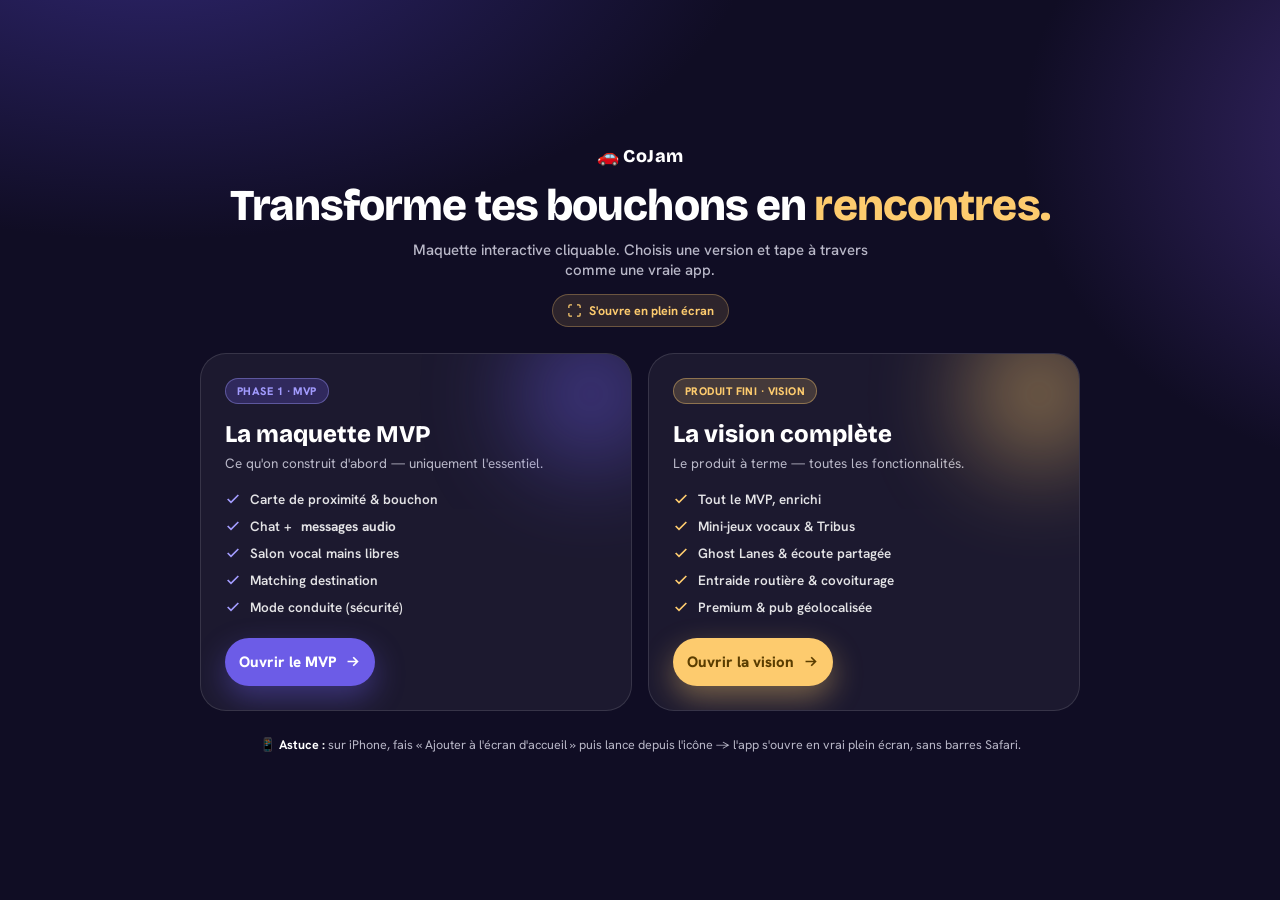
==== index.html @ a944b0ee "CoJam — prototype cliquable (MVP + produit complet) Co-Authored-By: Claude Opus 4.8 (1M context) <no" ====
<!DOCTYPE html>
<html lang="fr">
<head>
<meta charset="UTF-8">
<meta name="viewport" content="width=device-width, initial-scale=1, viewport-fit=cover">
<meta name="theme-color" content="#100d24">
<meta name="robots" content="noindex, nofollow">
<meta name="mobile-web-app-capable" content="yes">
<meta name="apple-mobile-web-app-capable" content="yes">
<meta name="apple-mobile-web-app-status-bar-style" content="black-translucent">
<meta name="apple-mobile-web-app-title" content="CoJam">
<title>CoJam — Maquettes interactives</title>
<style>
@import url('https://fonts.googleapis.com/css2?family=Bricolage+Grotesque:opsz,wght@12..96,400..800&family=Hanken+Grotesk:wght@400;500;600;700;800&display=swap');
:root{
  --violet:#6C5CE7; --violet-300:#a29bfe; --amber:#FDCB6E; --green:#00B894;
  --ink:#14122b; --muted:#b9b8c8;
  --ff-display:'Bricolage Grotesque',system-ui,sans-serif;
  --ff-body:'Hanken Grotesk',system-ui,sans-serif;
}
*{box-sizing:border-box;margin:0;padding:0}
body{
  font-family:var(--ff-body); color:#fff; min-height:100vh; min-height:100dvh;
  background:
    radial-gradient(1100px 600px at 12% -10%, #2f2670 0%, transparent 55%),
    radial-gradient(900px 700px at 115% 15%, #3c2a72 0%, transparent 50%),
    #100d24;
  display:flex; flex-direction:column; align-items:center; justify-content:center;
  padding:40px 22px; -webkit-font-smoothing:antialiased;
}
.wrap{width:100%; max-width:880px}
.head{text-align:center; margin-bottom:26px}
.logo{font-family:var(--ff-display); font-weight:800; font-size:18px; letter-spacing:.02em; display:inline-flex; align-items:center; gap:8px}
.head h1{font-family:var(--ff-display); font-weight:800; font-size:clamp(28px,7vw,44px); line-height:1.05; margin:16px 0 10px; letter-spacing:-.02em}
.head h1 em{font-style:normal; color:var(--amber)}
.head p{color:var(--muted); font-size:15px; font-weight:500; max-width:460px; margin:0 auto}
.fs-hint{display:inline-flex;align-items:center;gap:7px;margin-top:14px;font-size:12.5px;font-weight:700;color:var(--amber);background:rgba(253,203,110,.12);border:1px solid rgba(253,203,110,.3);padding:7px 14px;border-radius:999px}
.fs-hint svg{width:15px;height:15px;stroke:var(--amber);fill:none;stroke-width:2}
.cards{display:grid; grid-template-columns:1fr 1fr; gap:16px}
@media(max-width:620px){ .cards{grid-template-columns:1fr} body{justify-content:flex-start; padding-top:48px} }
.card{
  text-align:left; font-family:inherit; cursor:pointer;
  display:flex; flex-direction:column;
  background:rgba(255,255,255,.05); border:1px solid rgba(255,255,255,.12);
  border-radius:26px; padding:24px; color:#fff;
  transition:transform .2s ease, border-color .2s, background .2s; position:relative; overflow:hidden;
}
.card:hover{transform:translateY(-4px); border-color:rgba(255,255,255,.3); background:rgba(255,255,255,.08)}
.card .badge{align-self:flex-start; font-size:11px; font-weight:800; letter-spacing:.04em; padding:5px 11px; border-radius:999px; margin-bottom:16px}
.card.mvp .badge{background:rgba(108,92,231,.25); color:var(--violet-300); border:1px solid rgba(162,155,254,.4)}
.card.full .badge{background:rgba(253,203,110,.18); color:var(--amber); border:1px solid rgba(253,203,110,.4)}
.card h2{font-family:var(--ff-display); font-weight:800; font-size:24px; margin-bottom:6px}
.card .sub{color:var(--muted); font-size:13.5px; margin-bottom:18px}
.card ul{list-style:none; display:flex; flex-direction:column; gap:9px; margin-bottom:22px; flex:1}
.card li{font-size:13.5px; font-weight:600; display:flex; align-items:center; gap:9px; color:rgba(255,255,255,.88)}
.card li svg{width:16px; height:16px; flex-shrink:0}
.card .cta{display:flex; align-items:center; justify-content:center; gap:8px; padding:14px; border-radius:999px; font-weight:800; font-size:15px}
.card .cta svg{width:17px;height:17px;stroke:currentColor;fill:none;stroke-width:2.4}
.card.mvp .cta{background:var(--violet); color:#fff; box-shadow:0 12px 30px rgba(108,92,231,.4)}
.card.full .cta{background:var(--amber); color:#5a3d00; box-shadow:0 12px 30px rgba(253,203,110,.4)}
.tip{text-align:center; color:var(--muted); font-size:12.5px; margin-top:24px; line-height:1.6}
.tip b{color:#fff}
.glow{position:absolute; width:140px; height:140px; border-radius:50%; filter:blur(50px); top:-30px; right:-30px; opacity:.5}
.card.mvp .glow{background:var(--violet)}
.card.full .glow{background:var(--amber)}

/* ---- Stage : maquette en plein écran ---- */
.stage{position:fixed; inset:0; z-index:100; background:#100d24; display:none}
.stage.on{display:block}
.stage iframe{width:100%; height:100%; border:0; display:block}
.stage-ctrl{position:fixed; top:max(12px,env(safe-area-inset-top)); right:14px; z-index:101; display:flex; gap:8px}
.sbtn{width:42px;height:42px;border-radius:50%;background:rgba(16,13,36,.62);backdrop-filter:blur(12px);-webkit-backdrop-filter:blur(12px);border:1px solid rgba(255,255,255,.2);color:#fff;display:grid;place-items:center;cursor:pointer}
.sbtn:active{transform:scale(.92)}
.sbtn svg{width:20px;height:20px;stroke:#fff;fill:none;stroke-width:2.2}
</style>
</head>
<body>
  <div class="wrap">
    <div class="head">
      <div class="logo">🚗 CoJam</div>
      <h1>Transforme tes bouchons en <em>rencontres.</em></h1>
      <p>Maquette interactive cliquable. Choisis une version et tape à travers comme une vraie app.</p>
      <div class="fs-hint"><svg viewBox="0 0 24 24"><path d="M8 3H5a2 2 0 0 0-2 2v3M16 3h3a2 2 0 0 1 2 2v3M21 16v3a2 2 0 0 1-2 2h-3M3 16v3a2 2 0 0 0 2 2h3"/></svg> S'ouvre en plein écran</div>
    </div>

    <div class="cards">
      <button class="card mvp" data-proto="mvp.html">
        <span class="glow"></span>
        <span class="badge">PHASE 1 · MVP</span>
        <h2>La maquette MVP</h2>
        <div class="sub">Ce qu'on construit d'abord — uniquement l'essentiel.</div>
        <ul>
          <li><svg viewBox="0 0 24 24" fill="none" stroke="#a29bfe" stroke-width="2.5"><path d="M20 6L9 17l-5-5"/></svg> Carte de proximité & bouchon</li>
          <li><svg viewBox="0 0 24 24" fill="none" stroke="#a29bfe" stroke-width="2.5"><path d="M20 6L9 17l-5-5"/></svg> Chat + <b>messages audio</b></li>
          <li><svg viewBox="0 0 24 24" fill="none" stroke="#a29bfe" stroke-width="2.5"><path d="M20 6L9 17l-5-5"/></svg> Salon vocal mains libres</li>
          <li><svg viewBox="0 0 24 24" fill="none" stroke="#a29bfe" stroke-width="2.5"><path d="M20 6L9 17l-5-5"/></svg> Matching destination</li>
          <li><svg viewBox="0 0 24 24" fill="none" stroke="#a29bfe" stroke-width="2.5"><path d="M20 6L9 17l-5-5"/></svg> Mode conduite (sécurité)</li>
        </ul>
        <span class="cta">Ouvrir le MVP <svg viewBox="0 0 24 24"><path d="M5 12h14M13 6l6 6-6 6"/></svg></span>
      </button>

      <button class="card full" data-proto="complet.html">
        <span class="glow"></span>
        <span class="badge">PRODUIT FINI · VISION</span>
        <h2>La vision complète</h2>
        <div class="sub">Le produit à terme — toutes les fonctionnalités.</div>
        <ul>
          <li><svg viewBox="0 0 24 24" fill="none" stroke="#FDCB6E" stroke-width="2.5"><path d="M20 6L9 17l-5-5"/></svg> Tout le MVP, enrichi</li>
          <li><svg viewBox="0 0 24 24" fill="none" stroke="#FDCB6E" stroke-width="2.5"><path d="M20 6L9 17l-5-5"/></svg> Mini-jeux vocaux & Tribus</li>
          <li><svg viewBox="0 0 24 24" fill="none" stroke="#FDCB6E" stroke-width="2.5"><path d="M20 6L9 17l-5-5"/></svg> Ghost Lanes & écoute partagée</li>
          <li><svg viewBox="0 0 24 24" fill="none" stroke="#FDCB6E" stroke-width="2.5"><path d="M20 6L9 17l-5-5"/></svg> Entraide routière & covoiturage</li>
          <li><svg viewBox="0 0 24 24" fill="none" stroke="#FDCB6E" stroke-width="2.5"><path d="M20 6L9 17l-5-5"/></svg> Premium & pub géolocalisée</li>
        </ul>
        <span class="cta">Ouvrir la vision <svg viewBox="0 0 24 24"><path d="M5 12h14M13 6l6 6-6 6"/></svg></span>
      </button>
    </div>

    <p class="tip">📱 <b>Astuce :</b> sur iPhone, fais « Ajouter à l'écran d'accueil » puis lance depuis l'icône → l'app s'ouvre en vrai plein écran, sans barres Safari.</p>
  </div>

  <!-- Stage plein écran -->
  <div class="stage" id="stage">
    <div class="stage-ctrl">
      <button class="sbtn" id="fsBtn" title="Plein écran" aria-label="Plein écran"><svg viewBox="0 0 24 24"><path d="M8 3H5a2 2 0 0 0-2 2v3M16 3h3a2 2 0 0 1 2 2v3M21 16v3a2 2 0 0 1-2 2h-3M3 16v3a2 2 0 0 0 2 2h3"/></svg></button>
      <button class="sbtn" id="closeBtn" title="Fermer" aria-label="Fermer"><svg viewBox="0 0 24 24"><path d="M6 6l12 12M18 6L6 18"/></svg></button>
    </div>
    <iframe id="frame" title="Maquette CoJam" allow="fullscreen; microphone" allowfullscreen></iframe>
  </div>

  <script>
    var stage = document.getElementById('stage');
    var frame = document.getElementById('frame');

    function enterFS(){
      var el = document.documentElement;
      var fn = el.requestFullscreen || el.webkitRequestFullscreen || el.mozRequestFullScreen;
      if (fn) { try { fn.call(el); } catch(e){} }
    }
    function exitFS(){
      if (document.fullscreenElement || document.webkitFullscreenElement){
        var fn = document.exitFullscreen || document.webkitExitFullscreen;
        if (fn) { try { fn.call(document); } catch(e){} }
      }
    }
    function openProto(src){
      frame.src = src;
      stage.classList.add('on');
      enterFS();                 // déclenché dans le geste du clic → autorisé
    }
    function closeProto(){
      exitFS();
      stage.classList.remove('on');
      setTimeout(function(){ frame.src = 'about:blank'; }, 250);
    }

    document.querySelectorAll('.card').forEach(function(c){
      c.addEventListener('click', function(){ openProto(c.getAttribute('data-proto')); });
    });
    document.getElementById('closeBtn').addEventListener('click', closeProto);
    document.getElementById('fsBtn').addEventListener('click', function(){
      if (document.fullscreenElement || document.webkitFullscreenElement) exitFS(); else enterFS();
    });
    // Esc → revenir au launcher si on sort du plein écran sans fermer
    document.addEventListener('keydown', function(e){ if(e.key==='Escape' && stage.classList.contains('on')) closeProto(); });
  </script>
</body>
</html>
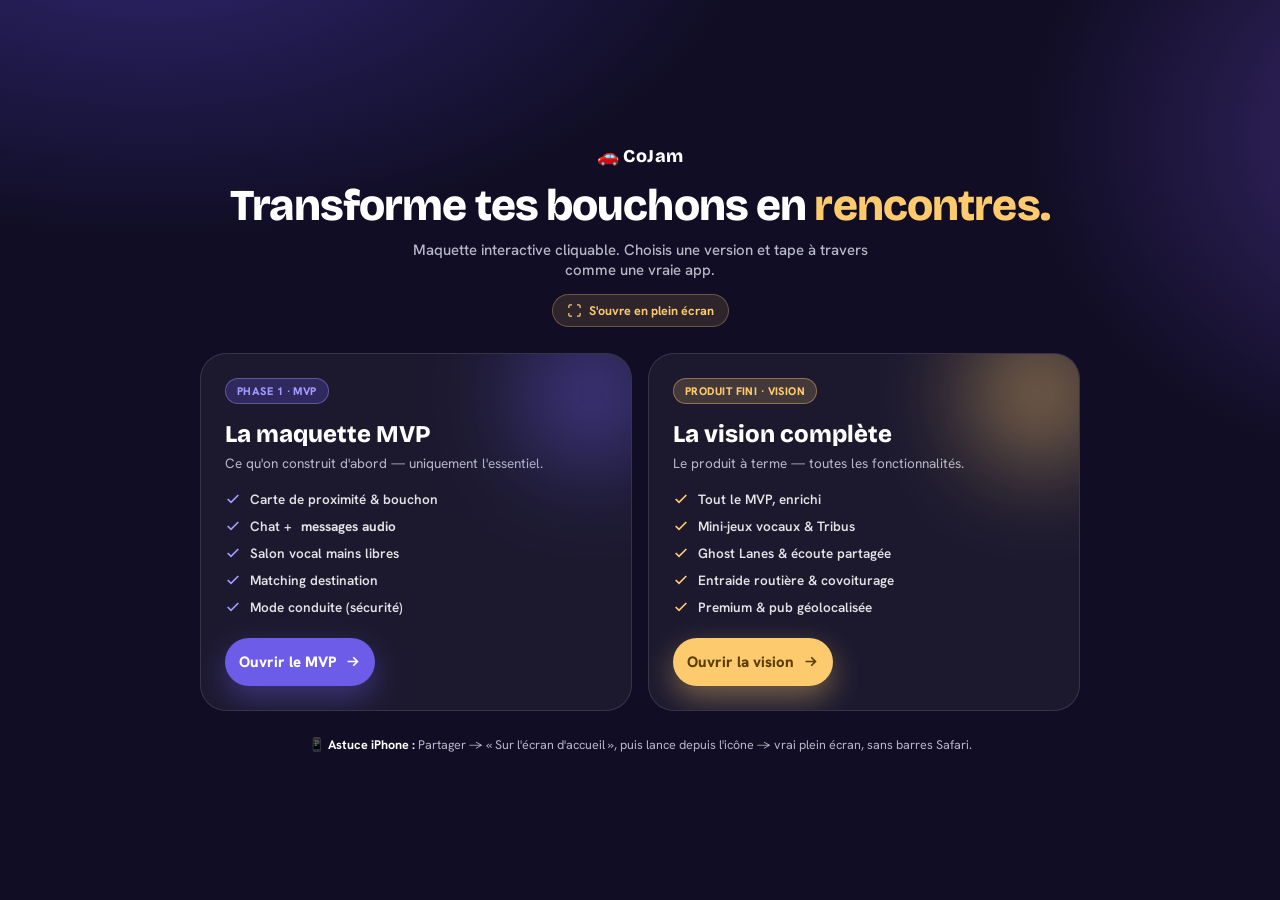
==== commit 83a3be45: "Plein écran iOS (astuce écran d'accueil) + stats profil cohérentes (social, sans CO2/covoiturage) Co" ====
--- a/index.html
+++ b/index.html
@@ -72,6 +72,11 @@
 .sbtn{width:42px;height:42px;border-radius:50%;background:rgba(16,13,36,.62);backdrop-filter:blur(12px);-webkit-backdrop-filter:blur(12px);border:1px solid rgba(255,255,255,.2);color:#fff;display:grid;place-items:center;cursor:pointer}
 .sbtn:active{transform:scale(.92)}
 .sbtn svg{width:20px;height:20px;stroke:#fff;fill:none;stroke-width:2.2}
+/* ---- Astuce iOS (plein écran via écran d'accueil) ---- */
+.ios-hint{position:fixed;left:14px;right:14px;bottom:max(16px,env(safe-area-inset-bottom));z-index:103;background:rgba(16,13,36,.94);backdrop-filter:blur(14px);-webkit-backdrop-filter:blur(14px);border:1px solid rgba(255,255,255,.18);border-radius:18px;padding:14px 16px;color:#fff;font-size:13px;line-height:1.5;display:none;align-items:center;gap:12px;box-shadow:0 14px 44px rgba(0,0,0,.55)}
+.ios-hint.on{display:flex}
+.ios-hint b{color:var(--amber)}
+.ios-hint .hbtn{flex-shrink:0;background:var(--amber);color:#5a3d00;border:0;border-radius:999px;padding:9px 15px;font-weight:800;font-size:13px;cursor:pointer}
 </style>
 </head>
 <body>
@@ -115,7 +120,7 @@
       </button>
     </div>
 
-    <p class="tip">📱 <b>Astuce :</b> sur iPhone, fais « Ajouter à l'écran d'accueil » puis lance depuis l'icône → l'app s'ouvre en vrai plein écran, sans barres Safari.</p>
+    <p class="tip">📱 <b>Astuce iPhone :</b> Partager → « Sur l'écran d'accueil », puis lance depuis l'icône → vrai plein écran, sans barres Safari.</p>
   </div>
 
   <!-- Stage plein écran -->
@@ -125,42 +130,59 @@
       <button class="sbtn" id="closeBtn" title="Fermer" aria-label="Fermer"><svg viewBox="0 0 24 24"><path d="M6 6l12 12M18 6L6 18"/></svg></button>
     </div>
     <iframe id="frame" title="Maquette CoJam" allow="fullscreen; microphone" allowfullscreen></iframe>
+    <div class="ios-hint" id="iosHint">
+      <span>📱 Sur iPhone, le plein écran passe par l'écran d'accueil : <b>Partager</b> → <b>« Sur l'écran d'accueil »</b>, puis ouvre CoJam depuis l'icône.</span>
+      <button class="hbtn" id="iosHintClose">OK</button>
+    </div>
   </div>
 
   <script>
-    var stage = document.getElementById('stage');
-    var frame = document.getElementById('frame');
+    var stage   = document.getElementById('stage');
+    var frame   = document.getElementById('frame');
+    var iosHint = document.getElementById('iosHint');
+    var fsBtn   = document.getElementById('fsBtn');
+    var docEl   = document.documentElement;
 
+    var fsSupported = !!(docEl.requestFullscreen || docEl.webkitRequestFullscreen);
+    var isStandalone = (window.navigator.standalone === true) ||
+                       (window.matchMedia && window.matchMedia('(display-mode: standalone)').matches);
+
+    function isFS(){ return !!(document.fullscreenElement || document.webkitFullscreenElement); }
     function enterFS(){
-      var el = document.documentElement;
-      var fn = el.requestFullscreen || el.webkitRequestFullscreen || el.mozRequestFullScreen;
-      if (fn) { try { fn.call(el); } catch(e){} }
+      var fn = docEl.requestFullscreen || docEl.webkitRequestFullscreen;
+      if (fn){ try { var p = fn.call(docEl); if (p && p.catch) p.catch(function(){}); } catch(e){} }
     }
     function exitFS(){
-      if (document.fullscreenElement || document.webkitFullscreenElement){
-        var fn = document.exitFullscreen || document.webkitExitFullscreen;
-        if (fn) { try { fn.call(document); } catch(e){} }
-      }
+      var fn = document.exitFullscreen || document.webkitExitFullscreen;
+      if (fn && isFS()){ try { fn.call(document); } catch(e){} }
     }
+    function showHint(){ iosHint.classList.add('on'); }
+    function hideHint(){ iosHint.classList.remove('on'); }
+
     function openProto(src){
       frame.src = src;
       stage.classList.add('on');
-      enterFS();                 // déclenché dans le geste du clic → autorisé
+      if (fsSupported) enterFS();                 // Mac / Android / iPad : vrai plein écran
+      else if (!isStandalone) showHint();         // iPhone : on explique l'écran d'accueil
     }
     function closeProto(){
-      exitFS();
+      exitFS(); hideHint();
       stage.classList.remove('on');
       setTimeout(function(){ frame.src = 'about:blank'; }, 250);
     }
+
+    // Déjà lancé depuis l'écran d'accueil → on est plein écran : bouton inutile
+    if (isStandalone) fsBtn.style.display = 'none';
 
     document.querySelectorAll('.card').forEach(function(c){
       c.addEventListener('click', function(){ openProto(c.getAttribute('data-proto')); });
     });
     document.getElementById('closeBtn').addEventListener('click', closeProto);
-    document.getElementById('fsBtn').addEventListener('click', function(){
-      if (document.fullscreenElement || document.webkitFullscreenElement) exitFS(); else enterFS();
+    fsBtn.addEventListener('click', function(){
+      if (!fsSupported){ showHint(); return; }
+      if (isFS()) exitFS(); else enterFS();
     });
-    // Esc → revenir au launcher si on sort du plein écran sans fermer
+    document.getElementById('iosHintClose').addEventListener('click', hideHint);
     document.addEventListener('keydown', function(e){ if(e.key==='Escape' && stage.classList.contains('on')) closeProto(); });
   </script>
 </body>
